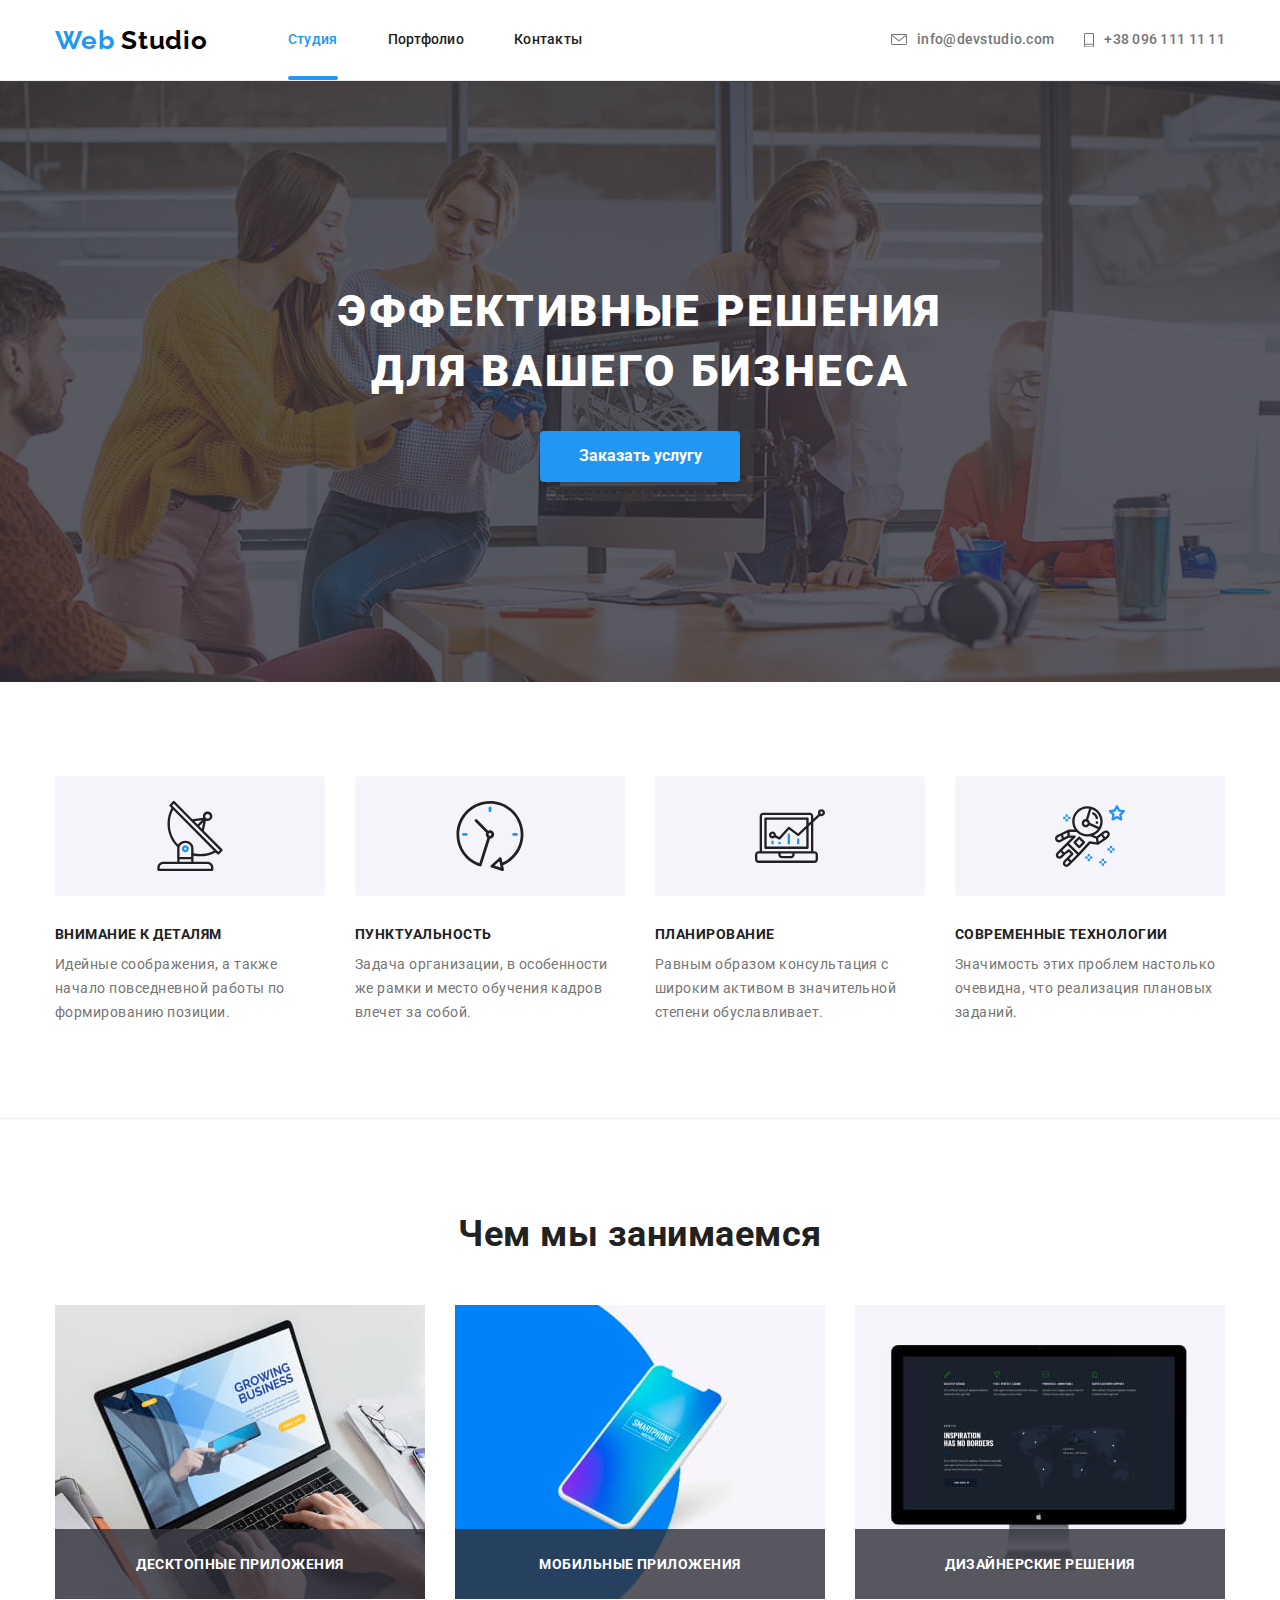
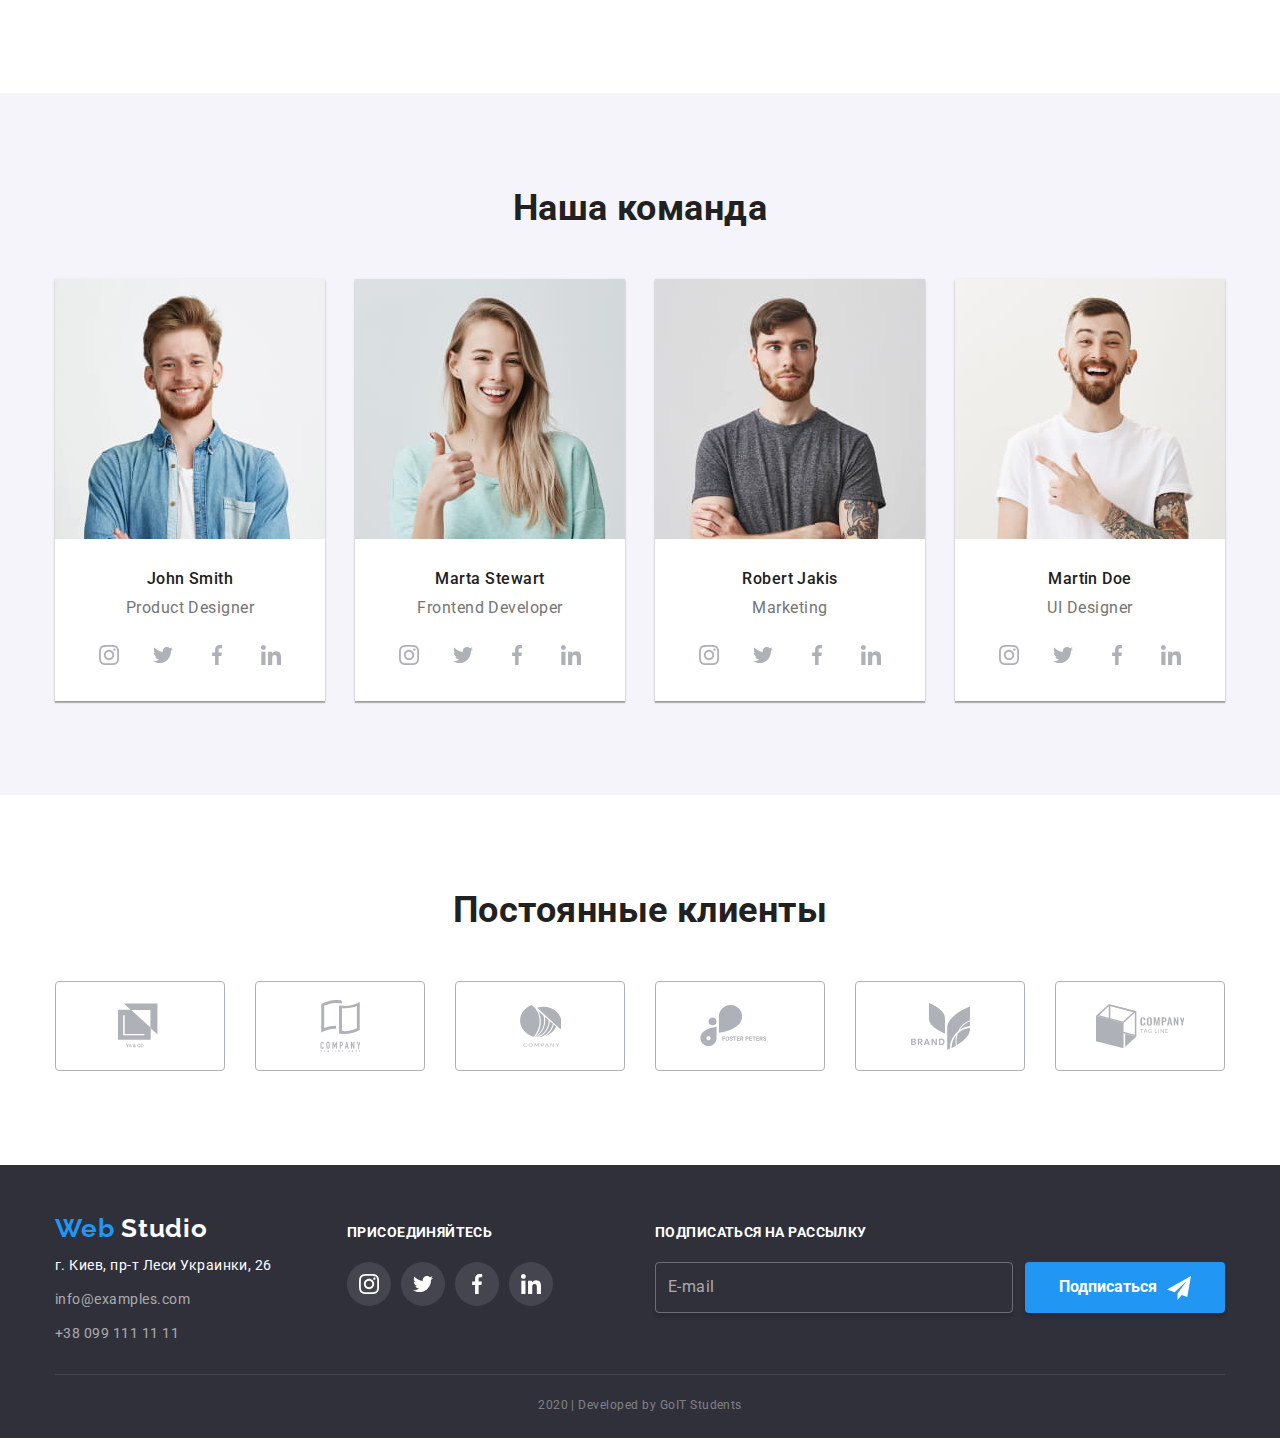
==== index.html @ 6abbf641 "файлы с 6 дз" ====
<!DOCTYPE html>
<html lang="ru">
  <head>
    <meta charset="UTF-8" />
    <meta name="viewport" content="width=device-width, initial-scale=1.0" />
    <link
      href="https://fonts.googleapis.com/css2?family=Raleway:wght@700&family=Roboto:wght@400;500;700;900&display=swap"
      rel="stylesheet"
    />
    <link
      rel="stylesheet"
      href="https://cdnjs.cloudflare.com/ajax/libs/modern-normalize/0.6.0/modern-normalize.min.css"
    />
    <link rel="stylesheet" href="./css/styles.css" />
    <title>Web Studio v.1</title>
  </head>

  <body>
    <header class="header">
      <div class="container">
        <nav class="header-nav">
          <a href="./" lang="en" class="logo"> Web <span class="logo-accent">Studio</span> </a>
          <ul class="list">
            <li><a href="./" class="nav-link current">Студия</a></li>
            <li><a href="./portfolio.html" class="nav-link">Портфолио</a></li>
            <li><a href="" class="nav-link">Контакты</a></li>
          </ul>
        </nav>
        <ul class="list contact">
          <li>
            <a href="mailto:info@devstudio.com" class="contact-item">
              <svg class="contact-icon" width="16" height="11.2">
                <use href="./images/sprite.svg#mail_icon"></use>
              </svg>
              info@devstudio.com
            </a>
          </li>
          <li>
            <a href="tel:+380961111111" class="contact-item">
              <svg class="contact-icon" width="10" height="14.94">
                <use href="./images/sprite.svg#phone_icon"></use>
              </svg>
              +38 096 111 11 11
            </a>
          </li>
        </ul>
      </div>
    </header>
    <main>
      <!-- Герой -->

      <section class="hero">
        <div class="container">
          <h1 class="hero-title">
            эффективные решения<br />
            для вашего бизнеса
          </h1>
          <button class="button" data-modal-open>Заказать услугу</button>
        </div>
      </section>

      <!-- Секция преимуществ -->
      <section class="section advantages">
        <div class="container">
          <h2 class="visually-hidden">Наши преимущества</h2>
          <ul class="list">
            <li class="advantages-item antenna-icon">
              <div class="advanages-icon">
                <svg>
                  <use href="./images/sprite.svg#antenna"></use>
                </svg>
              </div>
              <h3>Внимание к деталям</h3>
              <p>
                Идейные соображения, а также начало повседневной работы по формированию позиции.
              </p>
            </li>

            <li class="advantages-item clock-icon">
              <div class="advanages-icon">
                <svg>
                  <use href="./images/sprite.svg#clock"></use>
                </svg>
              </div>
              <h3>Пунктуальность</h3>
              <p>
                Задача организации, в особенности же рамки и место обучения кадров влечет за собой.
              </p>
            </li>

            <li class="advantages-item diagram-icon">
              <div class="advanages-icon">
                <svg>
                  <use href="./images/sprite.svg#diagram"></use>
                </svg>
              </div>
              <h3>Планирование</h3>
              <p>
                Равным образом консультация с широким активом в значительной степени обуславливает.
              </p>
            </li>

            <li class="advantages-item astronaut-icon">
              <div class="advanages-icon">
                <svg>
                  <use href="./images/sprite.svg#astronaut"></use>
                </svg>
              </div>
              <h3>Современные технологии</h3>
              <p>
                Значимость этих проблем настолько очевидна, что реализация плановых заданий.
              </p>
            </li>
          </ul>
        </div>
      </section>

      <!-- Чем мы занимаемся -->
      <section class="section services">
        <div class="container">
          <h2 class="services-title">Чем мы занимаемся</h2>
          <ul class="list">
            <li class="services-item">
              <img src="./images/desktop-app.jpg" alt="Картинка с ноутбуком" width="370" />
              <h3>Десктопные приложения</h3>
            </li>
            <li class="services-item">
              <img src="./images/mobile-app.jpg" alt="Картинка с мобильным телефоном" width="370" />
              <h3>Мобильные приложения</h3>
            </li>
            <li class="services-item">
              <img src="./images/designer-solution.jpg" alt="Картинка с компьютером" width="370" />
              <h3>Дизайнерские решения</h3>
            </li>
          </ul>
        </div>
      </section>
      <!-- Наша команда -->
      <section class="section team">
        <div class="container">
          <h2 class="team-title">Наша команда</h2>

          <ul lang="en" class="item list">
            <li class="team-item">
              <img src="./images/John-Smith.jpg" alt="Фото John Smith" width="270" />
              <h3>John Smith</h3>
              <p>Product Designer</p>
              <ul class="team-social-list list">
                <li>
                  <a href="" aria-label="Логотип Instagram" class="team inst-logo">
                    <svg class="social-icon">
                      <use href="./images/sprite.svg#instagram_icon"></use>
                    </svg>
                  </a>
                </li>
                <li>
                  <a href="" aria-label="Логотип Twitter" class="team twitter-logo">
                    <svg class="social-icon">
                      <use href="./images/sprite.svg#twitter_icon"></use>
                    </svg>
                  </a>
                </li>
                <li>
                  <a href="" aria-label="Логотип Facebook" class="team facebook-logo">
                    <svg class="social-icon">
                      <use href="./images/sprite.svg#facebook_icon"></use>
                    </svg>
                  </a>
                </li>
                <li>
                  <a href="" aria-label="Логотип Linkedin" class="team linkedin-logo">
                    <svg class="social-icon">
                      <use href="./images/sprite.svg#linkedin_icon"></use>
                    </svg>
                  </a>
                </li>
              </ul>
            </li>
            <li class="team-item">
              <img src="./images/Marta-Stewart.jpg" alt="Фото Marta Stewart" width="270" />
              <h3>Marta Stewart</h3>
              <p>Frontend Developer</p>
              <ul class="team-social-list list">
                <li>
                  <a href="" aria-label="Логотип Instagram" class="team inst-logo">
                    <svg class="social-icon">
                      <use href="./images/sprite.svg#instagram_icon"></use>
                    </svg>
                  </a>
                </li>
                <li>
                  <a href="" aria-label="Логотип Twitter" class="team twitter-logo">
                    <svg class="social-icon">
                      <use href="./images/sprite.svg#twitter_icon"></use>
                    </svg>
                  </a>
                </li>
                <li>
                  <a href="" aria-label="Логотип Facebook" class="team facebook-logo">
                    <svg class="social-icon">
                      <use href="./images/sprite.svg#facebook_icon"></use>
                    </svg>
                  </a>
                </li>
                <li>
                  <a href="" aria-label="Логотип Linkedin" class="team linkedin-logo">
                    <svg class="social-icon">
                      <use href="./images/sprite.svg#linkedin_icon"></use>
                    </svg>
                  </a>
                </li>
              </ul>
            </li>
            <li class="team-item">
              <img src="./images/Robert-Jakis.jpg" alt="Фото Robert Jakis" width="270" />
              <h3>Robert Jakis</h3>
              <p>Marketing</p>
              <ul class="team-social-list list">
                <li>
                  <a href="" aria-label="Логотип Instagram" class="team inst-logo">
                    <svg class="social-icon">
                      <use href="./images/sprite.svg#instagram_icon"></use>
                    </svg>
                  </a>
                </li>
                <li>
                  <a href="" aria-label="Логотип Twitter" class="team twitter-logo">
                    <svg class="social-icon">
                      <use href="./images/sprite.svg#twitter_icon"></use>
                    </svg>
                  </a>
                </li>
                <li>
                  <a href="" aria-label="Логотип Facebook" class="team facebook-logo">
                    <svg class="social-icon">
                      <use href="./images/sprite.svg#facebook_icon"></use>
                    </svg>
                  </a>
                </li>
                <li>
                  <a href="" aria-label="Логотип Linkedin" class="team linkedin-logo">
                    <svg class="social-icon">
                      <use href="./images/sprite.svg#linkedin_icon"></use>
                    </svg>
                  </a>
                </li>
              </ul>
            </li>
            <li class="team-item">
              <img src="./images/Martin-Doe.jpg" alt="Фото Martin Doe" width="270" />
              <h3>Martin Doe</h3>
              <p>UI Designer</p>
              <ul class="team-social-list list">
                <li>
                  <a href="" aria-label="Логотип Instagram" class="team inst-logo">
                    <svg class="social-icon">
                      <use href="./images/sprite.svg#instagram_icon"></use>
                    </svg>
                  </a>
                </li>
                <li>
                  <a href="" aria-label="Логотип Twitter" class="team twitter-logo">
                    <svg class="social-icon">
                      <use href="./images/sprite.svg#twitter_icon"></use>
                    </svg>
                  </a>
                </li>
                <li>
                  <a href="" aria-label="Логотип Facebook" class="team facebook-logo">
                    <svg class="social-icon">
                      <use href="./images/sprite.svg#facebook_icon"></use>
                    </svg>
                  </a>
                </li>
                <li>
                  <a href="" aria-label="Логотип Linkedin" class="team linkedin-logo">
                    <svg class="social-icon">
                      <use href="./images/sprite.svg#linkedin_icon"></use>
                    </svg>
                  </a>
                </li>
              </ul>
            </li>
          </ul>
        </div>
      </section>
      <!-- Постоянные клиенты -->
      <section class="section clients">
        <div class="container">
          <h2>Постоянные клиенты</h2>

          <ul class="list">
            <li class="clients_item">
              <a href="" aria-label="Клиент 1">
                <svg class="client-icon" width="44.27" height="49.23">
                  <use href="./images/sprite.svg#logo-client-1"></use>
                </svg>
              </a>
            </li>
            <li class="clients_item">
              <a href="" aria-label="Клиент 2">
                <svg class="client-icon" width="40" height="52">
                  <use href="./images/sprite.svg#logo-client-2"></use>
                </svg>
              </a>
            </li>
            <li class="clients_item">
              <a href="" aria-label="Клиент 3">
                <svg class="client-icon" width="41" height="42.6">
                  <use href="./images/sprite.svg#logo-client-3"></use>
                </svg>
              </a>
            </li>
            <li class="clients_item">
              <a href="" aria-label="Клиент 4">
                <svg class="client-icon" width="79.66" height="42.02">
                  <use href="./images/sprite.svg#logo-client-4"></use>
                </svg>
              </a>
            </li>
            <li class="clients_item">
              <a href="" aria-label="Клиент 5">
                <svg class="client-icon" width="59" height="47">
                  <use href="./images/sprite.svg#logo-client-5"></use>
                </svg>
              </a>
            </li>
            <li class="clients_item">
              <a href="" aria-label="Клиент 6">
                <svg class="client-icon" width="88.48" height="45.44">
                  <use href="./images/sprite.svg#logo-client-6"></use>
                </svg>
              </a>
            </li>
          </ul>
        </div>
      </section>
    </main>
    <footer class="footer">
      <!-- Адрес и контакты -->
      <div class="flex container">
        <!-- Адрес -->
        <div class="address">
          <a href="/" lang="en" class="logo">Web <span class="logo-accent">Studio</span></a>

          <address>
            <ul class="list">
              <li>
                <p class="footer-address">г. Киев, пр-т Леси Украинки, 26</p>
              </li>
              <li>
                <a href="mailto:info@examples.com" class="footer-mail">info@examples.com</a>
              </li>
              <li>
                <a href="tel:+380991111111" class="footer-phone">+38 099 111 11 11</a>
              </li>
            </ul>
          </address>
        </div>

        <!-- Соцсети -->
        <div class="footer-social">
          <b>присоединяйтесь</b>
          <ul class="footer-social-list list">
            <li>
              <a href="" aria-label="Ссылка на соцсеть Instagram">
                <svg class="social-icon">
                  <use href="./images/sprite.svg#instagram_icon"></use>
                </svg>
              </a>
            </li>
            <li>
              <a href="" aria-label="Ссылка на соцсеть Twitter">
                <svg class="social-icon">
                  <use href="./images/sprite.svg#twitter_icon"></use>
                </svg>
              </a>
            </li>
            <li>
              <a href="" aria-label="Ссылка на соцсеть Facebook">
                <svg class="social-icon">
                  <use href="./images/sprite.svg#facebook_icon"></use>
                </svg>
              </a>
            </li>
            <li>
              <a href="" aria-label="Ссылка на соцсеть Linkedin">
                <svg class="social-icon">
                  <use href="./images/sprite.svg#linkedin_icon"></use>
                </svg>
              </a>
            </li>
          </ul>
        </div>

        <!-- подписка -->
        <div class="subscribe">
          <b>подписаться на рассылку</b>
          <form class="subscribe-form">
            <input type="email" name="mail" placeholder="E-mail" />
            <button class="button subscribe" type="submit">Подписаться</button>
          </form>
        </div>
      </div>
      <!-- Копирайт -->
      <div class="container">
        <p lang="en" class="copyright">2020 | Developed by GoIT Students</p>
      </div>
    </footer>
    <!-- Модальное окно подписки -->
    <div class="backdrop is-hidden" data-modal>
      <div class="modal">
        <form class="form js-speaker-form" autocomplete="off">
          <b class="heading-form">Оставьте свои данные, мы вам перезвоним</b>

          <div class="form-field form-user-name">
            <input type="text" name="user-name" id="user-name" placeholder=" " />

            <label for="user-name">Имя</label>
            <svg class="form-icon">
              <use href="./images/sprite.svg#form-name"></use>
            </svg>
          </div>

          <div class="form-field form-tel">
            <input type="tel" name="tel" id="tel" placeholder=" " />
            <label for="tel">Телефон</label>
            <svg class="form-icon">
              <use href="./images/sprite.svg#form-phone"></use>
            </svg>
          </div>

          <div class="form-field form-mail">
            <input type="email" name="mail" id="mail" placeholder=" " />
            <label for="mail">Почта</label>
            <svg class="form-icon">
              <use href="./images/sprite.svg#form-mail"></use>
            </svg>
          </div>

          <div class="form-field">
            <textarea name="comment" id="comment" cols="10" rows="10" placeholder=" "></textarea>
            <label for="comment">Комментарий</label>
          </div>
          <div class="policy">
            <input type="checkbox" name="policy" id="policy" value="accept_policy" class="visually-hidden" />
            <label for="policy">
              Соглашаюсь с рассылкой и принимаю&nbsp;
              <a href="">Условия договора</a>
            </label>
          </div>

          <button type="submit" class="button btn-submit">Отправить</button>
          <button class="btn-close" data-modal-close>
            <svg class="modal-close">
              <use href="./images/sprite.svg#modal-close"></use>
            </svg>
          </button>
        </form>
      </div>
    </div>
    <script>
      (() => {
        document.querySelector('.js-speaker-form').addEventListener('submit', e => {
          e.preventDefault();

          new FormData(e.currentTarget).forEach((value, name) => console.log(`${name}: ${value}`));

          e.currentTarget.reset();
        });
      })();
    </script>
    <script src="./js/modal.js"></script>
  </body>
</html>
---- css/styles.css ----
/*
cиний #2196F3
белый #ffffff
черный #000000
темно-серый #212121
светло-серый #757575

вторичный цвет фона секций #F5F4FA
цвет фона футера #2F303A
*/

:root {
  --primery-text-color: #757575;
  --accent-color: #2196f3;
  --light-color: #ffffff;
  --dark-color: #212121;
  --cubic: cubic-bezier(0.4, 0, 0.2, 1);
}

body {
  background-color: #ffffff;
  font-family: 'Roboto', sans-serif;
  color: var(--primery-text-color);
  letter-spacing: 0.03em;
}

h1,
h2,
h3,
h4,
h5,
h6 {
  color: var(--dark-color);
}

a,
button {
  transition: color 250ms var(--cubic), background-color 250ms var(--cubic);
}

.visually-hidden {
  position: absolute;
  width: 1px;
  height: 1px;
  margin: -1px;
  border: 0;
  padding: 0;
  clip: rect(0 0 0 0);
  overflow: hidden;
}

img {
  display: block;
  max-width: 100%;
  height: auto;
}

.container {
  width: 1200px;
  padding-right: 15px;
  padding-left: 15px;
  margin-left: auto;
  margin-right: auto;
}

.list {
  /* убирем точки в списках, где это необходимо */
  list-style: none;
  margin: 0;
  padding: 0;
}

.button {
  min-width: 200px;
  display: inline-block;
  padding: 10px 0px;

  font-size: 16px;
  line-height: 1.8;
  font-family: inherit;
  color: var(--light-color);
  text-decoration: none;
  text-align: center;
  cursor: pointer;
  font-weight: 700;

  border-radius: 4px;
  box-shadow: 0px 4px 4px rgba(0, 0, 0, 0.15);
  border: 1px solid transparent;
  background-color: var(--accent-color);
}

.button:hover,
.button:focus {
  background-color: #188ce8;
}

.logo {
  display: block;
  font-family: 'Raleway', sans-serif;
  font-weight: 700;
  text-decoration: none;
  font-size: 26px;
  line-height: 1.19;
  letter-spacing: 0.03em;
  color: var(--accent-color);
}

.section {
  padding-top: 94px;
  padding-bottom: 94px;
}

.section.no-padding {
  padding-top: 0px;
  padding-bottom: 0;
}

.section.no-padding-top {
  padding-top: 0px;
}

/* header */

.header {
  border-bottom: 1px solid #ececec;
}

.header .container {
  display: flex;
  align-items: center;
}

.header .logo-accent {
  color: #000000;
}

.header .logo {
  /* padding-top: 0px;
  padding-bottom: 0px; */
  margin-right: 80px;
}

/* nav-header */

.header-nav {
  display: flex;
  align-items: center;
}

.header-nav li + li {
  margin-left: 50px;
}

.header-nav > ul {
  display: flex;
}

.header-nav li {
  position: relative;
}

.header-nav .nav-link {
  display: block;
  padding-top: 32px;
  padding-bottom: 32px;
  color: #212121;
  text-decoration: none;
  font-weight: 500;
  font-size: 14px;
  line-height: 1.14;
  letter-spacing: 0.02em;
}

.header-nav .nav-link.current::after {
  display: block;
  position: absolute;
  left: 0;
  bottom: 0;
  content: '';
  width: 100%;
  height: 4px;
  background-color: var(--accent-color);
  border-radius: 2px;
}

.nav-link.current {
  color: var(--accent-color);
}

.header-nav .nav-link:hover,
.header-nav .nav-link:focus {
  color: var(--accent-color);
}

/* contact header */
.header .contact {
  display: flex;
  margin-left: auto;
}

.contact-item {
  display: flex;
  align-items: center;
  color: var(--primery-text-color);
  text-decoration: none;
  font-weight: 500;
  font-size: 14px;
  line-height: 1.14;
  letter-spacing: 0.02em;
}

.contact-icon {
  margin-right: 10px;
  fill: currentColor;
}

.header .contact li:not(:last-child) {
  margin-right: 30px;
}

.contact-item:hover,
.contact-item:focus {
  color: var(--accent-color);
  text-decoration: none;
}

/* hero */
.hero {
  max-width: 1600px;
  margin-left: auto;
  margin-right: auto;
  background-image: linear-gradient(rgba(47, 48, 58, 0.8), rgba(47, 48, 58, 0.8)),
    url(../images/hero.jpg);
  background-color: #757575;

  background-repeat: no-repeat;
  background-position: center;
}
.hero .container {
  text-align: center;
  padding-top: 200px;
  padding-bottom: 200px;
}

.hero-title {
  color: var(--light-color);
  font-weight: 900;
  font-size: 44px;
  line-height: 1.37;
  letter-spacing: 0.06em;
  text-transform: uppercase;
  margin-top: 0px;
  margin-bottom: 30px;
}

/* advantages - преимущества */

.section.advantages {
  border-bottom: 1px solid #ececec;
}

.advantages .container {
}

.advantages ul {
  display: flex;
  justify-content: space-between;
}

.advantages-title {
  /* скрытый заголовк */
  margin-top: 0;
  margin-bottom: 0;
}

.advantages-item {
  width: 270px;
}

.advantages-item h3 {
  font-size: 14px;
  line-height: 16px;
  text-transform: uppercase;
  margin-top: 0;
  margin-bottom: 10px;
}

.advantages-item p {
  font-size: 14px;
  line-height: 24px;
  margin-top: 0;
  margin-bottom: 0;
  /* or 171% */
}

.advanages-icon {
  display: flex;
  justify-content: center;
  align-items: center;
  background-color: #f5f4fa;
  width: 270px;
  height: 120px;
  margin-bottom: 30px;
  border-radius: 4px;
}

.advanages-icon svg {
  width: 70px;
  height: 70px;
}

/* services */
.services {
  /* background-color: #757575; */
}

.services-item {
  width: 370px;
  position: relative;
}

.services-item img {
  display: block;
}

.services ul {
  display: flex;
  justify-content: space-between;
}

.services-title {
  font-size: 36px;
  line-height: 42px;
  text-align: center;
  margin-top: 0;
  margin-bottom: 50px;
}

.services-item h3 {
  position: absolute;
  bottom: 0px;
  left: 0px;
  width: 100%;
  margin-top: 0;
  margin-bottom: 0;
  padding-top: 27px;
  padding-bottom: 27px;

  background: rgba(47, 48, 58, 0.8);
  font-size: 14px;
  line-height: 1.1429;
  text-align: center;

  color: var(--light-color);
  text-transform: uppercase;
}

/* team */
.team .item {
  display: flex;
  justify-content: space-between;
}

.section.team {
  background-color: #f5f4fa;
}

.team-list {
  width: 278px;
}

.team-title {
  font-size: 36px;
  line-height: 42px;
  text-align: center;
  margin-top: 0;
  margin-bottom: 0;
  padding-bottom: 50px;
}

.team-item {
  width: 270px;
  background: #ffffff;
  box-shadow: 0px 2px 1px rgba(0, 0, 0, 0.2), 0px 1px 1px rgba(0, 0, 0, 0.14),
    0px 1px 3px rgba(0, 0, 0, 0.12);

  padding-bottom: 24px;
}

.team-item h3 {
  /* name */
  font-weight: 500;
  font-size: 16px;
  line-height: 19px;
  /* identical to box height */
  text-align: center;
  margin-top: 0;
  margin-bottom: 10px;
}

.team-item img {
  margin-bottom: 30px;
}

.team-item p {
  /* position */
  font-size: 16px;
  line-height: 19px;
  /* identical to box height */
  text-align: center;
  margin-top: 0;
  margin-bottom: 16px;
}

.team-social-list {
  display: flex;
  justify-content: center;
}

.team-item a {
  display: flex;
  justify-content: center;
  align-items: center;
  width: 44px;
  height: 44px;
  border-radius: 50%;
  color: #afb1b8;
  /* padding: 12px; */
}

.team-item .social-icon {
  text-decoration: none;
  width: 20px;
  height: 20px;
  fill: currentColor;
}

.team-social-list li:not(:last-child) {
  margin-right: 10px;
}

.team-item a:hover,
.team-item a:focus {
  color: var(--light-color);
  background-color: var(--accent-color);
}

/* Клиенты */

.clients_item a {
  color: #afb1b8;
  display: flex;
  justify-content: center;
  align-items: center;
  width: 170px;
  height: 90px;
  border: 1px solid currentColor;
  border-radius: 4px;
}

.clients_item a:hover {
  color: var(--accent-color);
}

.client-icon {
  fill: currentColor;
}

.clients ul {
  display: flex;
  justify-content: space-between;
}

.clients h2 {
  font-weight: 700;
  font-size: 36px;
  line-height: 42px;
  text-align: center;
  margin-top: 0;
  margin-bottom: 50px;
}

/* footer */
.footer {
  background-color: #2f303a;
  padding-top: 48px;
}

.flex.container {
  display: flex;
  align-items: baseline;
}

.footer .logo {
  margin-bottom: 10px;
}

.footer .logo-accent {
  color: #ffffff;
}

/* блок div с адресом и контактами */
.footer .address {
  margin-right: auto;
}

.footer .address li:not(:last-child) {
  margin-bottom: 10px;
}

.footer address {
  /* весь блок адреса */
  font-style: normal;
}

.footer-address {
  /* город, улица, дом */
  font-size: 14px;
  line-height: 1.71;
  color: #ffffff;
  margin: 0;
}

.footer-mail,
.footer-phone {
  display: inline-block;
  font-size: 14px;
  line-height: 1.71;
  color: rgba(255, 255, 255, 0.6);
  text-decoration: none;
  margin: 0;
}

/* Социальные сети */
.footer-social {
  margin-right: 102px;
}

.footer-social-list {
  display: flex;
}

.footer .social-icon {
  text-decoration: none;
  width: 20px;
  height: 20px;
  fill: currentColor;
}

.footer-social-list li:not(:last-child) {
  margin-right: 10px;
}

.footer-social-list a {
  display: flex;
  justify-content: center;
  align-items: center;
  width: 44px;
  height: 44px;
  border-radius: 50%;
  color: var(--light-color);
  background-color: rgba(255, 255, 255, 0.1);
  text-decoration: none;
}

.footer-social-list a:hover,
.footer-social-list a:focus {
  color: var(--light-color);
  background-color: var(--accent-color);
  text-decoration: none;
}

/* Форма подписки */
.subscribe-form {
  display: flex;
}

.subscribe-form input {
  width: 358px;
  margin-right: 12px;
  padding: 0px 12px;
  border: 1px solid rgba(255, 255, 255, 0.3);
  box-shadow: 0px 4px 4px rgba(0, 0, 0, 0.15);
  border-radius: 4px;
  background-color: inherit;
  color: var(--light-color);
}

.subscribe-form input::placeholder {
  font-size: 16px;
  line-height: 1.87;
  letter-spacing: 0.03em;
  color: rgba(255, 255, 255, 0.6);
}

.button.subscribe {
  display: flex;
  align-items: center;
  justify-content: center;
}

.button.subscribe::after {
  content: '';
  background-image: url(../images/icon-send.svg);
  width: 24px;
  height: 24px;
  background-repeat: no-repeat;
  margin-left: 10px;
}

.footer-social b,
.subscribe b {
  display: block;
  margin-bottom: 21px;
  color: #ffffff;
  text-transform: uppercase;
  font-size: 14px;
  line-height: 1.14;
  letter-spacing: 0.03em;
}

/* Копирайт */

.copyright {
  margin-top: 28px;
  margin-bottom: 0;
  padding-top: 18px;
  padding-bottom: 21px;
  border-top: 1px solid rgba(255, 255, 255, 0.1);

  font-size: 12px;
  line-height: 2;
  text-align: center;
  color: rgba(255, 255, 255, 0.4);
}

/* portfolio */

section.portfolio {
}

/* filter */

/* Кнопки фильтра */

.portfolio .filter {
  display: flex;
  margin-left: auto;
  margin-right: auto;
  justify-content: center;
}

.portfolio .filter-item:not(:last-child) {
  margin-right: 8px;
  margin-bottom: 50px;
}

.filter-item button {
  font-family: inherit;
  color: var(--dark-color);
  background: #f5f4fa;
  border-radius: 4px;
  font-weight: 500;
  font-size: 16px;
  line-height: 1.62;
  text-align: center;
  letter-spacing: 0.03em;
  padding: 6px 22px;
  border-style: none;
  cursor: pointer;
}

.filter-item button:hover,
.filter-item button:focus {
  color: var(--light-color);
  background-color: var(--accent-color);
  box-shadow: 0px 2px 2px rgba(0, 0, 0, 0.12), 0px 1px 2px rgba(0, 0, 0, 0.08),
    0px 3px 1px rgba(0, 0, 0, 0.1);
}

/* Сетка примеров работ */

/* Формирование сетки */
.portfolio .examples {
  display: flex;
  flex-wrap: wrap;
}

.examples > li {
  background: #ffffff;
  width: 370px;
  border-top-left-radius: 5px;
  border-top-right-radius: 5px;
  overflow: hidden;
}

.examples > li:not(:nth-child(3n)) {
  margin-right: 30px;
}

.examples > li:not(:nth-last-child(-n + 3)) {
  margin-bottom: 30px;
}

.examples li:hover {
  box-shadow: 1px 4px 6px rgba(0, 0, 0, 0.16), 0px 4px 4px rgba(0, 0, 0, 0.06),
    0px 1px 1px rgba(0, 0, 0, 0.12);
}

/* формирование карточки */

.element {
  display: block;
  text-decoration: none;
}

.element-content {
  padding: 20px 24px;
  border-right: 1px solid #eeeeee;
  border-left: 1px solid #eeeeee;
  border-bottom: 1px solid #eeeeee;
  border-bottom-left-radius: 5px;
  border-bottom-right-radius: 5px;
}

.element-img {
  display: block;
}

.element-thumb {
  position: relative;
  overflow: hidden;
}
.element-disc {
  display: flex;
  position: absolute;
  top: 0;
  height: 100%;
  margin: 0;
  padding: 24px;
  transform: translateY(100%);
  align-items: center;

  background-color: rgba(33, 150, 243, 0.9);

  color: #ffffff;
  font-size: 18px;
  line-height: 1.56;
  letter-spacing: 0.03em;

  opacity: 0.5;
  transition: opacity 250ms var(--cubic), transform 250ms var(--cubic);
}

.examples li:hover .element-disc {
  opacity: 1;
  transform: translateY(0%);
}

.element-title {
  margin: 0;
  margin-bottom: 4px;

  font-size: 18px;
  line-height: 2;
  letter-spacing: 0.06em;
  font-weight: 700;
}

.element-type {
  margin: 0;

  color: var(--primery-text-color);
  font-size: 16px;
  line-height: 1.87;
}

/* Модальное окно */

.backdrop {
  position: fixed;
  top: 0;
  width: 100%;
  height: 100%;
  background: rgba(0, 0, 0, 0.2);
  opacity: 1;
  transition: opacity 250ms var(--cubic);
}

.backdrop.is-hidden {
  pointer-events: none;
  opacity: 0;
}

.backdrop.is-hidden .modal {
  transform: translate(-50%, -50%) scale(1.1);
}

.modal {
  position: absolute;
  top: 50%;
  left: 50%;
  transform: translate(-50%, -50%) scale(1);
  padding: 40px;
  min-width: 528px;
  background-color: #ffffff;
  box-shadow: 0px 2px 1px rgba(0, 0, 0, 0.2), 0px 1px 1px rgba(0, 0, 0, 0.14),
    0px 1px 3px rgba(0, 0, 0, 0.12);
  border-radius: 4px;
  transition: transform 250ms var(--cubic);
}

/* Форма заказать услугу */
.form {
  /* position: relative; */
  width: 448px;
  margin-right: auto;
  margin-left: auto;
}

.heading-form {
  font-weight: 700;
  font-size: 20px;
  line-height: 1.15;
  text-align: center;
  letter-spacing: 0.03em;
  color: var(--dark-color);
}

.form-field {
  position: relative;
  display: flex;
  flex-direction: column;
  margin-top: 30px;
}

.form-field + .form-field {
  margin-top: 28px;
}

.form-field textarea,
.form-field input {
  outline: none;
  border: 1px solid rgba(33, 33, 33, 0.2);
  border-radius: 4px;
  padding: 12px 16px;
}

.form-field input:focus,
.form-field textarea:focus {
  border: 1px solid #2196f3;
}

.form-field input {
  height: 40px;
  padding-left: 42px;
}

.form-field textarea {
  height: 120px;
  resize: none;
}

.form-field label {
  display: flex;
  align-items: center;
  position: absolute;
  top: 0;
  left: 0;
  transform: translate(42px, 12px);
  font-size: 14px;
  line-height: 1.1428;
  letter-spacing: 0.01em;
  color: var(--primery-text-color);
  transition: transform 250ms var(--cubic), color 250ms var(--cubic);
}

.form-field input:focus + label,
.form-field input:not(:placeholder-shown) + label,
.form-field textarea:focus + label,
.form-field textarea:not(:placeholder-shown) + label {
  transform: translate(16px, -18px);
}

.form-field input:focus + label,
.form-field textarea:focus + label {
  color: var(--accent-color);
}

.form-field textarea + label {
  transform: translate(16px, 12px);
}

.form-field .form-icon {
  position: absolute;
  top: 11px;
  left: 16px;
  width: 18px;
  height: 18px;
  fill: var(--dark-color);
}

.form-field input:focus ~ .form-icon {
  fill: var(--accent-color);
}

.policy {
  margin-top: 20px;
  display: flex;
  align-items: center;
  justify-content: center;
}

.policy input {
  margin-right: 9px;
}

.policy label {
  display: flex;
  align-items: center;
  font-size: 14px;
  line-height: 1.71;
  letter-spacing: 0.03em;
  color: var(--primery-text-color);
}

.policy label::before {
  content: '';
  display: block;
  margin-right: 8px;
  width: 15px;
  height: 15px;
  border: 2px solid var(--dark-color);
  background-image: url(./../images/icon_check.svg);
  background-color: #ffffff;
  border-radius: 2px;
  background-size: contain;
  background-origin: border-box;
  transition: background-color 250ms var(--cubic), border-color 250ms var(--cubic);
}

.policy input:checked + label::before {
  border: 2px solid var(--accent-color);
  /* border-color: inherit; */
  background-color: var(--accent-color);
}

.policy a {
  text-decoration-line: underline;
  color: var(--accent-color);
}

.button.btn-submit {
  display: block;
  margin-right: auto;
  margin-left: auto;
  margin-top: 30px;
}

.btn-close {
  position: absolute;
  top: 0;
  right: 0;
  transform: translate(50%, -50%);
  width: 30px;
  height: 30px;
  border-radius: 50%;
  background: #ffffff;
  box-shadow: 0px 2px 1px rgba(0, 0, 0, 0.2), 0px 1px 1px rgba(0, 0, 0, 0.14),
    0px 1px 3px rgba(0, 0, 0, 0.12);
  border: none;
  cursor: pointer;
}

.modal-close {
  width: 11px;
  height: 11px;
}
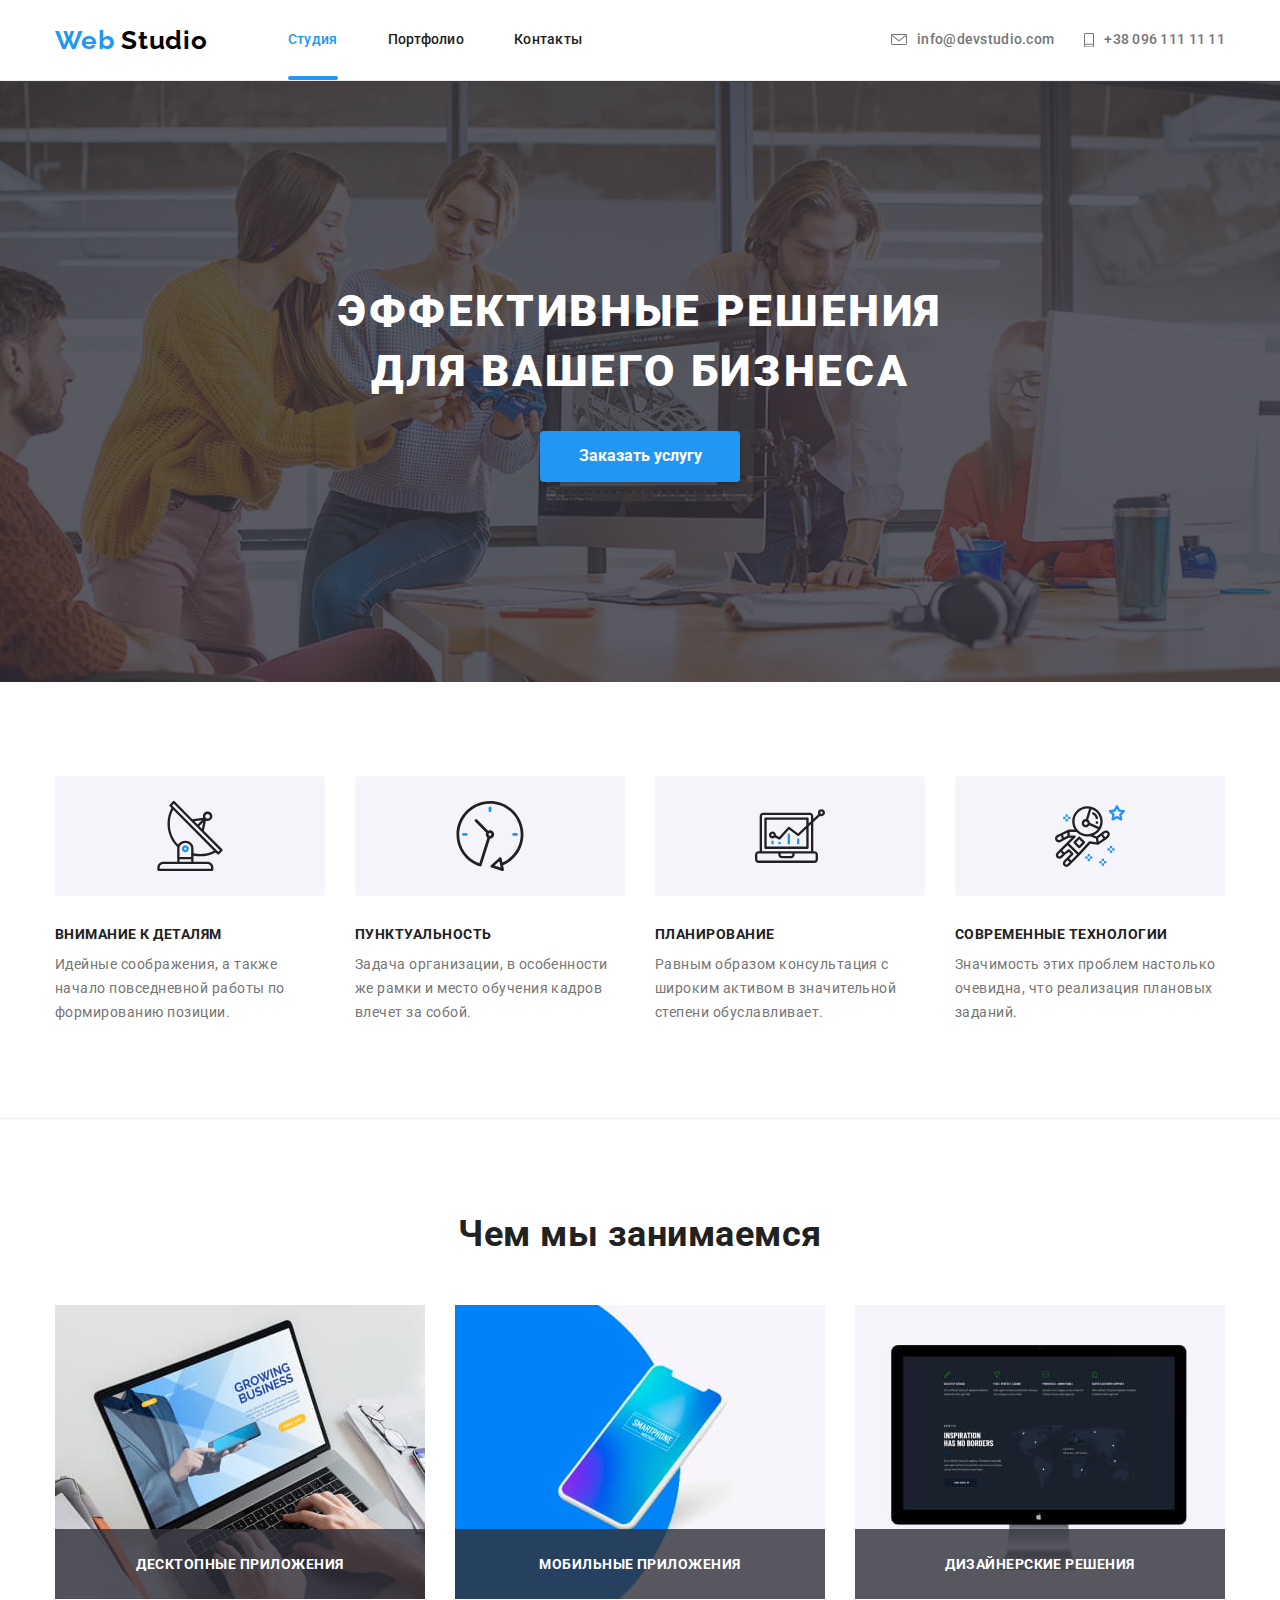
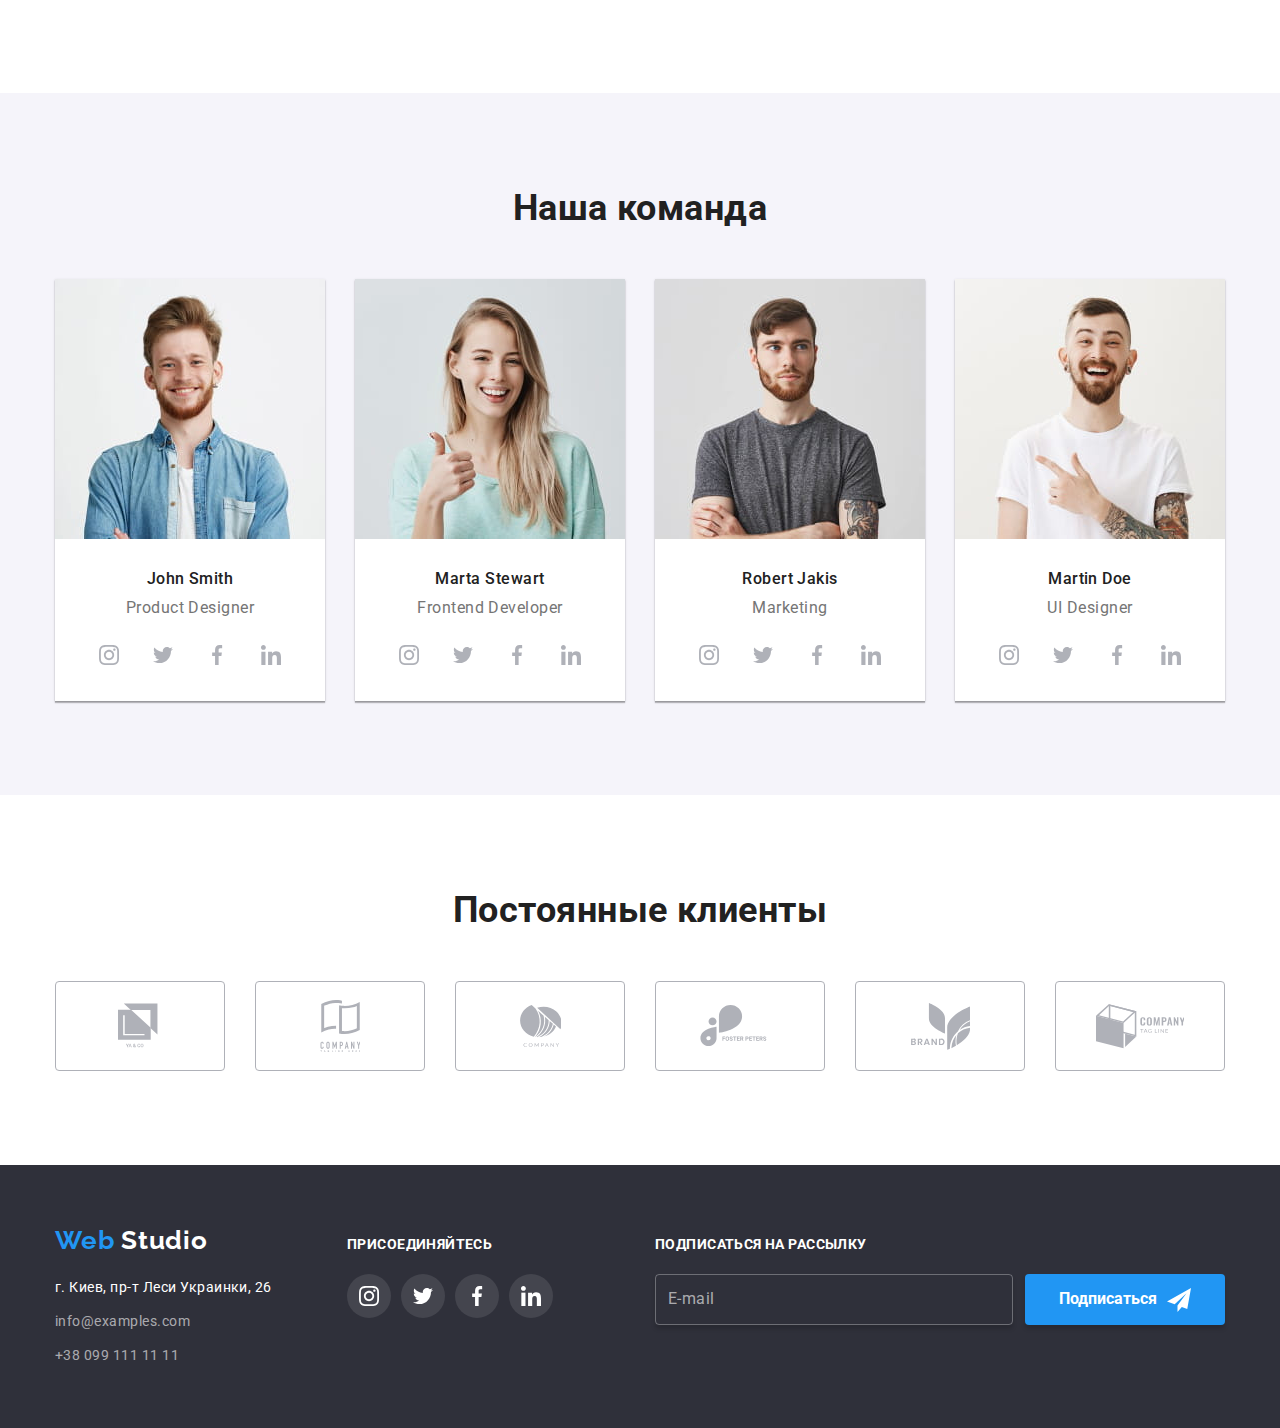
==== commit 9022a363: "Плэйсхолдеры в портфолио и правки по дизайну" ====
--- a/index.html
+++ b/index.html
@@ -11,7 +11,8 @@
       rel="stylesheet"
       href="https://cdnjs.cloudflare.com/ajax/libs/modern-normalize/0.6.0/modern-normalize.min.css"
     />
-    <link rel="stylesheet" href="./css/styles.css" />
+    <link rel="stylesheet" href="./css/main.min.css" />
+
     <title>Web Studio v.1</title>
   </head>
 
@@ -20,13 +21,13 @@
       <div class="container">
         <nav class="header-nav">
           <a href="./" lang="en" class="logo"> Web <span class="logo-accent">Studio</span> </a>
-          <ul class="list">
+          <ul>
             <li><a href="./" class="nav-link current">Студия</a></li>
             <li><a href="./portfolio.html" class="nav-link">Портфолио</a></li>
             <li><a href="" class="nav-link">Контакты</a></li>
           </ul>
         </nav>
-        <ul class="list contact">
+        <ul class="contact">
           <li>
             <a href="mailto:info@devstudio.com" class="contact-item">
               <svg class="contact-icon" width="16" height="11.2">
@@ -63,7 +64,7 @@
       <section class="section advantages">
         <div class="container">
           <h2 class="visually-hidden">Наши преимущества</h2>
-          <ul class="list">
+          <ul>
             <li class="advantages-item antenna-icon">
               <div class="advanages-icon">
                 <svg>
@@ -119,7 +120,7 @@
       <section class="section services">
         <div class="container">
           <h2 class="services-title">Чем мы занимаемся</h2>
-          <ul class="list">
+          <ul>
             <li class="services-item">
               <img src="./images/desktop-app.jpg" alt="Картинка с ноутбуком" width="370" />
               <h3>Десктопные приложения</h3>
@@ -140,12 +141,12 @@
         <div class="container">
           <h2 class="team-title">Наша команда</h2>
 
-          <ul lang="en" class="item list">
+          <ul lang="en" class="item">
             <li class="team-item">
               <img src="./images/John-Smith.jpg" alt="Фото John Smith" width="270" />
               <h3>John Smith</h3>
               <p>Product Designer</p>
-              <ul class="team-social-list list">
+              <ul class="team-social-list">
                 <li>
                   <a href="" aria-label="Логотип Instagram" class="team inst-logo">
                     <svg class="social-icon">
@@ -180,7 +181,7 @@
               <img src="./images/Marta-Stewart.jpg" alt="Фото Marta Stewart" width="270" />
               <h3>Marta Stewart</h3>
               <p>Frontend Developer</p>
-              <ul class="team-social-list list">
+              <ul class="team-social-list">
                 <li>
                   <a href="" aria-label="Логотип Instagram" class="team inst-logo">
                     <svg class="social-icon">
@@ -215,7 +216,7 @@
               <img src="./images/Robert-Jakis.jpg" alt="Фото Robert Jakis" width="270" />
               <h3>Robert Jakis</h3>
               <p>Marketing</p>
-              <ul class="team-social-list list">
+              <ul class="team-social-list">
                 <li>
                   <a href="" aria-label="Логотип Instagram" class="team inst-logo">
                     <svg class="social-icon">
@@ -250,7 +251,7 @@
               <img src="./images/Martin-Doe.jpg" alt="Фото Martin Doe" width="270" />
               <h3>Martin Doe</h3>
               <p>UI Designer</p>
-              <ul class="team-social-list list">
+              <ul class="team-social-list">
                 <li>
                   <a href="" aria-label="Логотип Instagram" class="team inst-logo">
                     <svg class="social-icon">
@@ -289,7 +290,7 @@
         <div class="container">
           <h2>Постоянные клиенты</h2>
 
-          <ul class="list">
+          <ul>
             <li class="clients_item">
               <a href="" aria-label="Клиент 1">
                 <svg class="client-icon" width="44.27" height="49.23">
@@ -344,7 +345,7 @@
           <a href="/" lang="en" class="logo">Web <span class="logo-accent">Studio</span></a>
 
           <address>
-            <ul class="list">
+            <ul>
               <li>
                 <p class="footer-address">г. Киев, пр-т Леси Украинки, 26</p>
               </li>
@@ -361,7 +362,7 @@
         <!-- Соцсети -->
         <div class="footer-social">
           <b>присоединяйтесь</b>
-          <ul class="footer-social-list list">
+          <ul class="footer-social-list">
             <li>
               <a href="" aria-label="Ссылка на соцсеть Instagram">
                 <svg class="social-icon">
@@ -402,10 +403,6 @@
           </form>
         </div>
       </div>
-      <!-- Копирайт -->
-      <div class="container">
-        <p lang="en" class="copyright">2020 | Developed by GoIT Students</p>
-      </div>
     </footer>
     <!-- Модальное окно подписки -->
     <div class="backdrop is-hidden" data-modal>
@@ -443,7 +440,13 @@
             <label for="comment">Комментарий</label>
           </div>
           <div class="policy">
-            <input type="checkbox" name="policy" id="policy" value="accept_policy" class="visually-hidden" />
+            <input
+              type="checkbox"
+              name="policy"
+              id="policy"
+              value="accept_policy"
+              class="visually-hidden"
+            />
             <label for="policy">
               Соглашаюсь с рассылкой и принимаю&nbsp;
               <a href="">Условия договора</a>
@@ -452,7 +455,7 @@
 
           <button type="submit" class="button btn-submit">Отправить</button>
           <button class="btn-close" data-modal-close>
-            <svg class="modal-close">
+            <svg class="icon-close">
               <use href="./images/sprite.svg#modal-close"></use>
             </svg>
           </button>
--- a/css/main.min.css
+++ b/css/main.min.css
@@ -0,0 +1,2 @@
+.header-nav>ul,.header .contact,.advantages ul,.services ul,.clients ul,.team .item,.team-social-list,.address ul,.footer-social-list{list-style:none;margin:0;padding:0}body{background-color:#fff;font-family:'Roboto', sans-serif;color:#757575;letter-spacing:0.03em}h1,h2,h3,h4,h5,h6{color:#212121}a,button{-webkit-transition:color 250ms cubic-bezier(0.4, 0, 0.2, 1),background-color 250ms cubic-bezier(0.4, 0, 0.2, 1);transition:color 250ms cubic-bezier(0.4, 0, 0.2, 1),background-color 250ms cubic-bezier(0.4, 0, 0.2, 1)}img{display:block;max-width:100%;height:auto}.container{width:1200px;padding-right:15px;padding-left:15px;margin-left:auto;margin-right:auto}.visually-hidden{position:absolute;width:1px;height:1px;margin:-1px;border:0;padding:0;clip:rect(0 0 0 0);overflow:hidden}.button{min-width:200px;display:inline-block;padding:10px 0px;font-size:16px;line-height:1.8;font-family:inherit;color:#fff;text-decoration:none;text-align:center;cursor:pointer;font-weight:700;border-radius:4px;-webkit-box-shadow:0px 4px 4px rgba(0,0,0,0.15);box-shadow:0px 4px 4px rgba(0,0,0,0.15);border:1px solid transparent;background-color:#2196f3}.button:hover,.button:focus{background-color:#188ce8}.section{padding-top:94px;padding-bottom:94px}.section.no-padding{padding-top:0px;padding-bottom:0}.section.no-padding.no-padding-top{padding-top:0px}.header{border-bottom:1px solid #ececec}.header .container{display:-webkit-box;display:-ms-flexbox;display:flex;-webkit-box-align:center;-ms-flex-align:center;align-items:center}.logo{display:block;font-family:'Raleway', sans-serif;font-weight:700;text-decoration:none;font-size:26px;line-height:1.19;letter-spacing:0.03em;color:#2196f3}.footer .logo{margin-bottom:20px}.footer .logo-accent{color:#fff}.header .logo-accent{color:#000000}.header .logo{margin-right:80px}.header-nav{display:-webkit-box;display:-ms-flexbox;display:flex;-webkit-box-align:center;-ms-flex-align:center;align-items:center}.header-nav li+li{margin-left:50px}.header-nav>ul{display:-webkit-box;display:-ms-flexbox;display:flex}.header-nav li{position:relative}.header-nav .nav-link{display:block;padding-top:32px;padding-bottom:32px;color:#212121;text-decoration:none;font-weight:500;font-size:14px;line-height:1.14;letter-spacing:0.02em}.header-nav .nav-link.current::after{display:block;position:absolute;left:0;bottom:0;content:'';width:100%;height:4px;background-color:#2196f3;border-radius:2px}.nav-link.current{color:#2196f3}.header-nav .nav-link:hover,.header-nav .nav-link:focus{color:#2196f3}.header .contact{display:-webkit-box;display:-ms-flexbox;display:flex;margin-left:auto}.contact-item{display:-webkit-box;display:-ms-flexbox;display:flex;-webkit-box-align:center;-ms-flex-align:center;align-items:center;color:#757575;text-decoration:none;font-weight:500;font-size:14px;line-height:1.14;letter-spacing:0.02em}.contact-icon{margin-right:10px;fill:currentColor}.header .contact li:not(:last-child){margin-right:30px}.contact-item:hover,.contact-item:focus{color:#2196f3;text-decoration:none}.hero{max-width:1600px;margin-left:auto;margin-right:auto;background-image:-webkit-gradient(linear, left top, left bottom, from(rgba(47,48,58,0.8)), to(rgba(47,48,58,0.8))),url(../images/hero.jpg);background-image:linear-gradient(rgba(47,48,58,0.8), rgba(47,48,58,0.8)),url(../images/hero.jpg);background-color:#757575;background-repeat:no-repeat;background-position:center}.hero .container{text-align:center;padding-top:200px;padding-bottom:200px}.hero-title{color:#fff;font-weight:900;font-size:44px;line-height:1.37;letter-spacing:0.06em;text-transform:uppercase;margin-top:0px;margin-bottom:30px}.section.advantages{border-bottom:1px solid #ececec}.advantages ul{display:-webkit-box;display:-ms-flexbox;display:flex;-webkit-box-pack:justify;-ms-flex-pack:justify;justify-content:space-between}.advantages-title{margin-top:0;margin-bottom:0}.advantages-item{width:270px}.advantages-item h3{font-size:14px;line-height:16px;text-transform:uppercase;margin-top:0;margin-bottom:10px}.advantages-item p{font-size:14px;line-height:24px;margin-top:0;margin-bottom:0}.advanages-icon{display:-webkit-box;display:-ms-flexbox;display:flex;-webkit-box-pack:center;-ms-flex-pack:center;justify-content:center;-webkit-box-align:center;-ms-flex-align:center;align-items:center;background-color:#f5f4fa;width:270px;height:120px;margin-bottom:30px;border-radius:4px}.advanages-icon svg{width:70px;height:70px}.services-item{width:370px;position:relative}.services-item img{display:block}.services ul{display:-webkit-box;display:-ms-flexbox;display:flex;-webkit-box-pack:justify;-ms-flex-pack:justify;justify-content:space-between}.services-title{font-size:36px;line-height:42px;text-align:center;margin-top:0;margin-bottom:50px}.services-item h3{position:absolute;bottom:0px;left:0px;width:100%;margin-top:0;margin-bottom:0;padding-top:27px;padding-bottom:27px;background:rgba(47,48,58,0.8);font-size:14px;line-height:1.1429;text-align:center;color:#fff;text-transform:uppercase}.clients_item a{color:#afb1b8;display:-webkit-box;display:-ms-flexbox;display:flex;-webkit-box-pack:center;-ms-flex-pack:center;justify-content:center;-webkit-box-align:center;-ms-flex-align:center;align-items:center;width:170px;height:90px;border:1px solid currentColor;border-radius:4px}.clients_item a:hover,.clients_item a:focus{color:#2196f3}.client-icon{fill:currentColor}.clients ul{display:-webkit-box;display:-ms-flexbox;display:flex;-webkit-box-pack:justify;-ms-flex-pack:justify;justify-content:space-between}.clients h2{font-weight:700;font-size:36px;line-height:42px;text-align:center;margin-top:0;margin-bottom:50px}.team .item{display:-webkit-box;display:-ms-flexbox;display:flex;-webkit-box-pack:justify;-ms-flex-pack:justify;justify-content:space-between}.section.team{background-color:#f5f4fa}.team-title{font-size:36px;line-height:42px;text-align:center;margin-top:0;margin-bottom:0;padding-bottom:50px}.team-item{width:270px;background-color:#fff;-webkit-box-shadow:0px 2px 1px rgba(0,0,0,0.2),0px 1px 1px rgba(0,0,0,0.14),0px 1px 3px rgba(0,0,0,0.12);box-shadow:0px 2px 1px rgba(0,0,0,0.2),0px 1px 1px rgba(0,0,0,0.14),0px 1px 3px rgba(0,0,0,0.12);padding-bottom:24px}.team-item h3{font-weight:500;font-size:16px;line-height:19px;text-align:center;margin-top:0;margin-bottom:10px}.team-item img{margin-bottom:30px}.team-item p{font-size:16px;line-height:19px;text-align:center;margin-top:0;margin-bottom:16px}.team-social-list{display:-webkit-box;display:-ms-flexbox;display:flex;-webkit-box-pack:center;-ms-flex-pack:center;justify-content:center}.team-item a{display:-webkit-box;display:-ms-flexbox;display:flex;-webkit-box-pack:center;-ms-flex-pack:center;justify-content:center;-webkit-box-align:center;-ms-flex-align:center;align-items:center;width:44px;height:44px;border-radius:50%;color:#afb1b8}.team-item a:hover,.team-item a:focus{color:#fff;background-color:#2196f3}.team-item .social-icon{text-decoration:none;width:20px;height:20px;fill:currentColor}.team-social-list li:not(:last-child){margin-right:10px}.backdrop{position:fixed;top:0;width:100%;height:100%;background:rgba(0,0,0,0.2);opacity:1;-webkit-transition:opacity 250ms cubic-bezier(0.4, 0, 0.2, 1);transition:opacity 250ms cubic-bezier(0.4, 0, 0.2, 1)}.backdrop.is-hidden{pointer-events:none;opacity:0}.backdrop.is-hidden .modal{-webkit-transform:translate(-50%, -50%) scale(1.1);transform:translate(-50%, -50%) scale(1.1)}.modal{position:absolute;top:50%;left:50%;-webkit-transform:translate(-50%, -50%) scale(1);transform:translate(-50%, -50%) scale(1);padding:40px;min-width:528px;background-color:#fff;-webkit-box-shadow:0px 2px 1px rgba(0,0,0,0.2),0px 1px 1px rgba(0,0,0,0.14),0px 1px 3px rgba(0,0,0,0.12);box-shadow:0px 2px 1px rgba(0,0,0,0.2),0px 1px 1px rgba(0,0,0,0.14),0px 1px 3px rgba(0,0,0,0.12);border-radius:4px;-webkit-transition:-webkit-transform 250ms cubic-bezier(0.4, 0, 0.2, 1);transition:-webkit-transform 250ms cubic-bezier(0.4, 0, 0.2, 1);transition:transform 250ms cubic-bezier(0.4, 0, 0.2, 1);transition:transform 250ms cubic-bezier(0.4, 0, 0.2, 1), -webkit-transform 250ms cubic-bezier(0.4, 0, 0.2, 1)}.btn-close{position:absolute;top:8px;right:8px;width:30px;height:30px;border-radius:50%;background-color:#fff;border:1px solid rgba(0,0,0,0.1);cursor:pointer}.icon-close{fill:#000000;width:11px;height:11px}.btn-close:hover .icon-close,.btn-close:focus .icon-close{fill:#2196f3}.form{width:448px;margin-right:auto;margin-left:auto}.heading-form{font-weight:700;font-size:20px;line-height:1.15;text-align:center;letter-spacing:0.03em;color:#212121}.form-field{position:relative;display:-webkit-box;display:-ms-flexbox;display:flex;-webkit-box-orient:vertical;-webkit-box-direction:normal;-ms-flex-direction:column;flex-direction:column;margin-top:30px}.form-field+.form-field{margin-top:28px}.form-field textarea,.form-field input{outline:none;border:1px solid rgba(33,33,33,0.2);border-radius:4px;padding:12px 16px}.form-field input:focus,.form-field textarea:focus{border:1px solid #2196f3}.form-field input{height:40px;padding-left:42px}.form-field textarea{height:120px;resize:none}.form-field label{display:-webkit-box;display:-ms-flexbox;display:flex;-webkit-box-align:center;-ms-flex-align:center;align-items:center;position:absolute;top:0;left:0;-webkit-transform:translate(42px, 12px);transform:translate(42px, 12px);font-size:14px;line-height:1.1428;letter-spacing:0.01em;color:#757575;-webkit-transition:color 250ms cubic-bezier(0.4, 0, 0.2, 1),-webkit-transform 250ms cubic-bezier(0.4, 0, 0.2, 1);transition:color 250ms cubic-bezier(0.4, 0, 0.2, 1),-webkit-transform 250ms cubic-bezier(0.4, 0, 0.2, 1);transition:transform 250ms cubic-bezier(0.4, 0, 0.2, 1),color 250ms cubic-bezier(0.4, 0, 0.2, 1);transition:transform 250ms cubic-bezier(0.4, 0, 0.2, 1),color 250ms cubic-bezier(0.4, 0, 0.2, 1),-webkit-transform 250ms cubic-bezier(0.4, 0, 0.2, 1)}.form-field input:focus+label,.form-field input:not(:placeholder-shown)+label,.form-field textarea:focus+label,.form-field textarea:not(:placeholder-shown)+label{-webkit-transform:translate(16px, -18px);transform:translate(16px, -18px)}.form-field input:focus+label,.form-field textarea:focus+label{color:#2196f3}.form-field textarea+label{-webkit-transform:translate(16px, 12px);transform:translate(16px, 12px)}.form-field .form-icon{position:absolute;top:11px;left:16px;width:18px;height:18px;fill:#212121}.form-field input:focus ~ .form-icon{fill:#2196f3}.policy{margin-top:20px;display:-webkit-box;display:-ms-flexbox;display:flex;-webkit-box-align:center;-ms-flex-align:center;align-items:center;-webkit-box-pack:center;-ms-flex-pack:center;justify-content:center}.policy input{margin-right:9px}.policy label{display:-webkit-box;display:-ms-flexbox;display:flex;-webkit-box-align:center;-ms-flex-align:center;align-items:center;font-size:14px;line-height:1.71;letter-spacing:0.03em;color:#757575}.policy label::before{content:'';display:block;margin-right:8px;width:15px;height:15px;border:2px solid #212121;background-image:url(./../images/icon_check.svg);background-color:#fff;border-radius:2px;background-size:contain;background-origin:border-box;-webkit-transition:background-color 250ms cubic-bezier(0.4, 0, 0.2, 1),border-color 250ms cubic-bezier(0.4, 0, 0.2, 1);transition:background-color 250ms cubic-bezier(0.4, 0, 0.2, 1),border-color 250ms cubic-bezier(0.4, 0, 0.2, 1)}.policy input:checked+label::before{border:2px solid #2196f3;background-color:#2196f3}.policy a{-webkit-text-decoration-line:underline;text-decoration-line:underline;color:#2196f3}.button.btn-submit{display:block;margin-right:auto;margin-left:auto;margin-top:30px}.footer{background-color:#2f303a;padding-top:60px;padding-bottom:60px}.flex.container{display:-webkit-box;display:-ms-flexbox;display:flex;-webkit-box-align:baseline;-ms-flex-align:baseline;align-items:baseline}.footer .address{margin-right:auto}.footer .address li:not(:last-child){margin-bottom:10px}.footer address{font-style:normal}.footer-address{font-size:14px;line-height:1.71;color:#fff;margin:0}.footer-mail,.footer-phone{display:inline-block;font-size:14px;line-height:1.71;color:rgba(255,255,255,0.6);text-decoration:none;margin:0}.footer-social{margin-right:102px}.footer-social-list{display:-webkit-box;display:-ms-flexbox;display:flex}.footer .social-icon{text-decoration:none;width:20px;height:20px;fill:currentColor}.footer-social-list li:not(:last-child){margin-right:10px}.footer-social-list a{display:-webkit-box;display:-ms-flexbox;display:flex;-webkit-box-pack:center;-ms-flex-pack:center;justify-content:center;-webkit-box-align:center;-ms-flex-align:center;align-items:center;width:44px;height:44px;border-radius:50%;color:#fff;background-color:rgba(255,255,255,0.1);text-decoration:none}.footer-social-list a:hover,.footer-social-list a:focus{color:#fff;background-color:#2196f3;text-decoration:none}.copyright{margin-top:28px;margin-bottom:0;padding-top:18px;padding-bottom:21px;border-top:1px solid rgba(255,255,255,0.1);font-size:12px;line-height:2;text-align:center;color:rgba(255,255,255,0.4)}.subscribe-form{display:-webkit-box;display:-ms-flexbox;display:flex}.subscribe-form input{width:358px;margin-right:12px;padding:0px 12px;border:1px solid rgba(255,255,255,0.3);-webkit-box-shadow:0px 4px 4px rgba(0,0,0,0.15);box-shadow:0px 4px 4px rgba(0,0,0,0.15);border-radius:4px;background-color:inherit;color:#fff}.subscribe-form input::-webkit-input-placeholder{font-size:16px;line-height:1.87;letter-spacing:0.03em;color:rgba(255,255,255,0.6)}.subscribe-form input:-ms-input-placeholder{font-size:16px;line-height:1.87;letter-spacing:0.03em;color:rgba(255,255,255,0.6)}.subscribe-form input::-ms-input-placeholder{font-size:16px;line-height:1.87;letter-spacing:0.03em;color:rgba(255,255,255,0.6)}.subscribe-form input::placeholder{font-size:16px;line-height:1.87;letter-spacing:0.03em;color:rgba(255,255,255,0.6)}.button.subscribe{display:-webkit-box;display:-ms-flexbox;display:flex;-webkit-box-align:center;-ms-flex-align:center;align-items:center;-webkit-box-pack:center;-ms-flex-pack:center;justify-content:center}.button.subscribe::after{content:'';background-image:url(../images/icon-send.svg);width:24px;height:24px;background-repeat:no-repeat;margin-left:10px}.footer-social b,.subscribe b{display:block;margin-bottom:21px;color:#fff;text-transform:uppercase;font-size:14px;line-height:1.14;letter-spacing:0.03em}
+/*# sourceMappingURL=main.min.css.map */